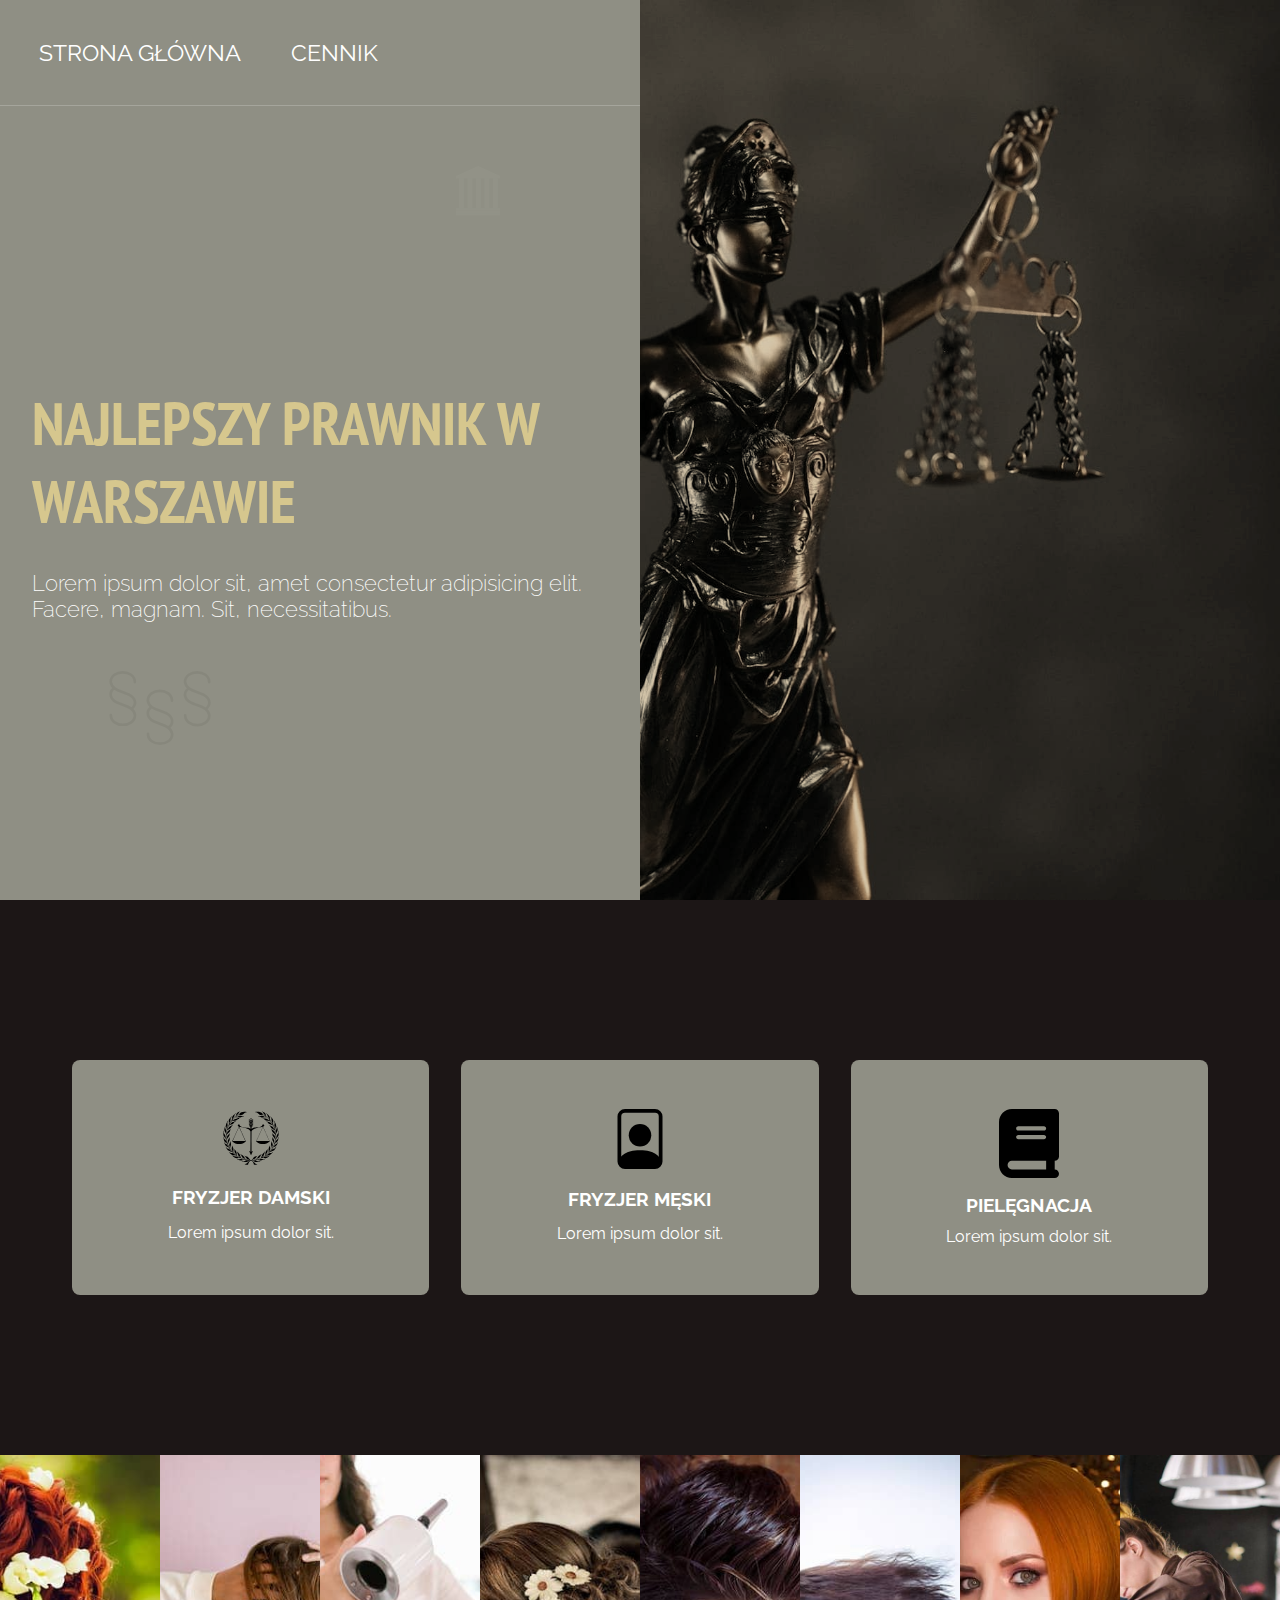
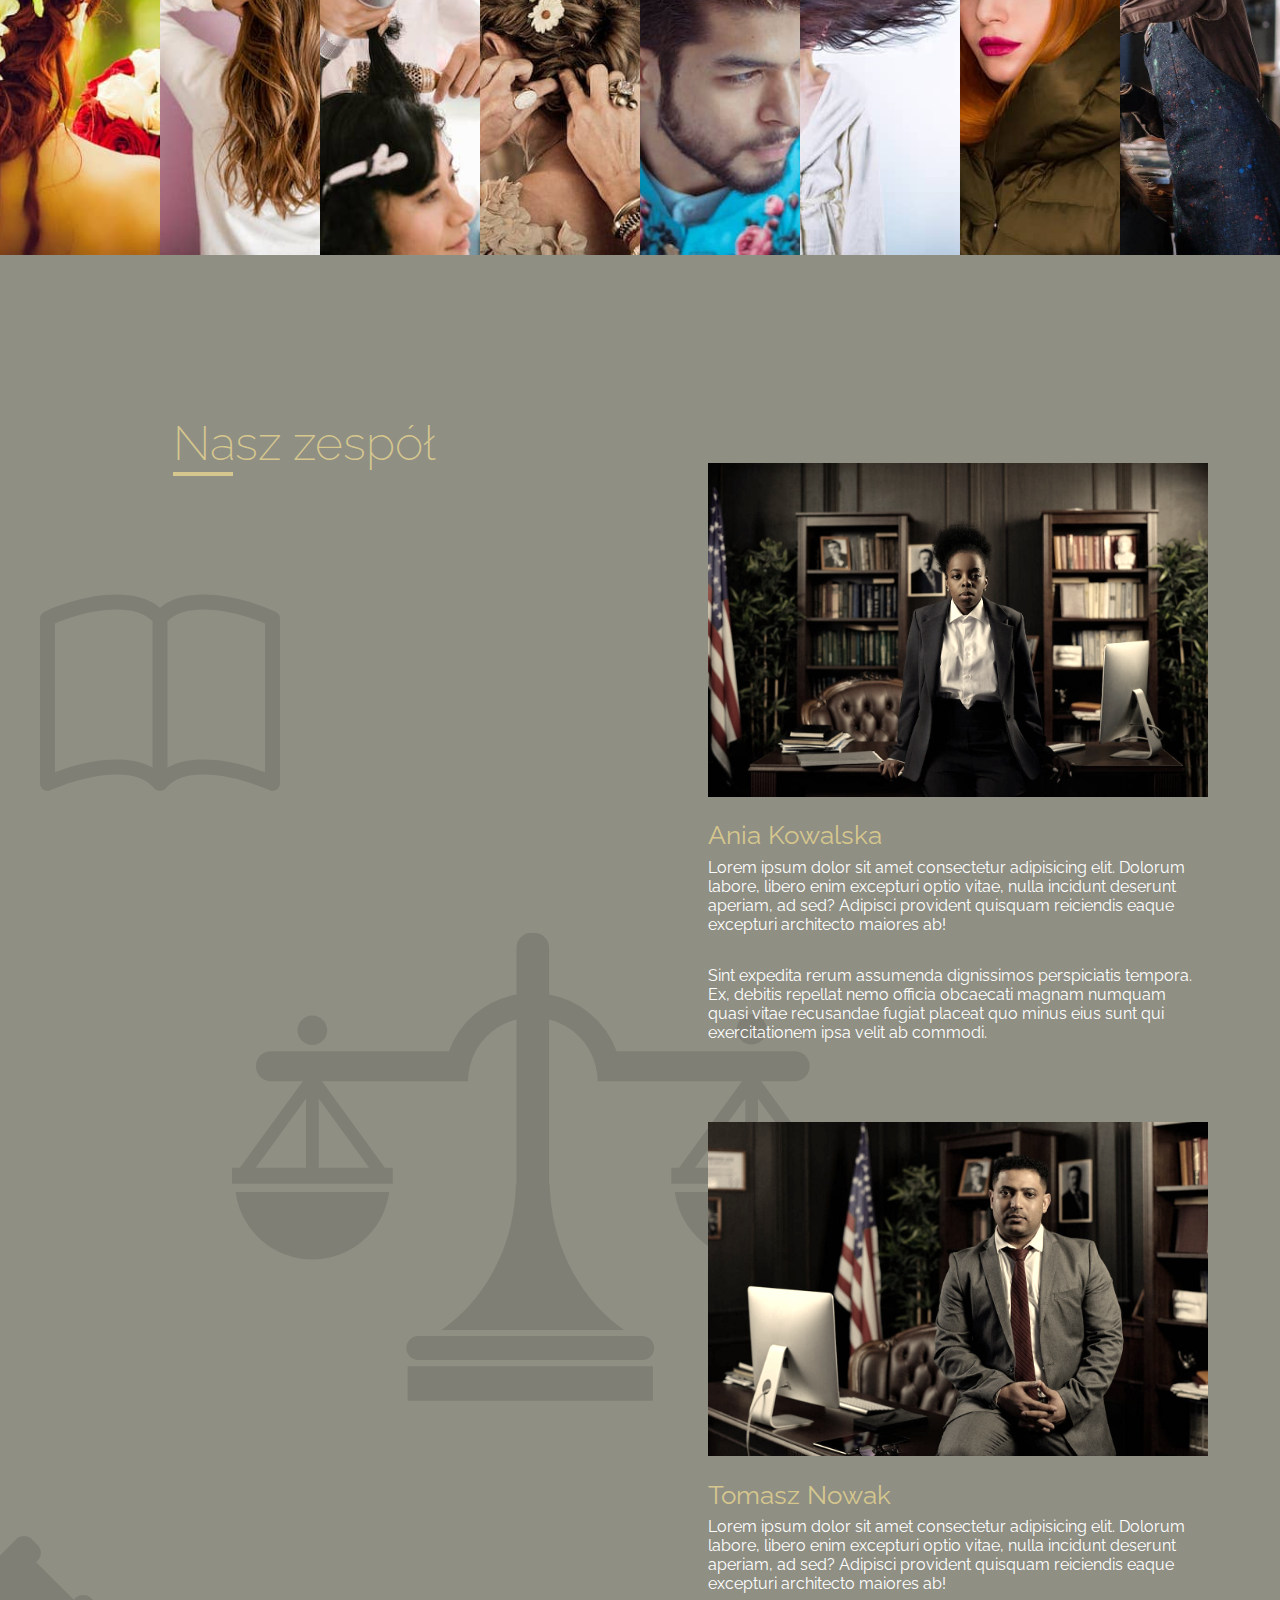
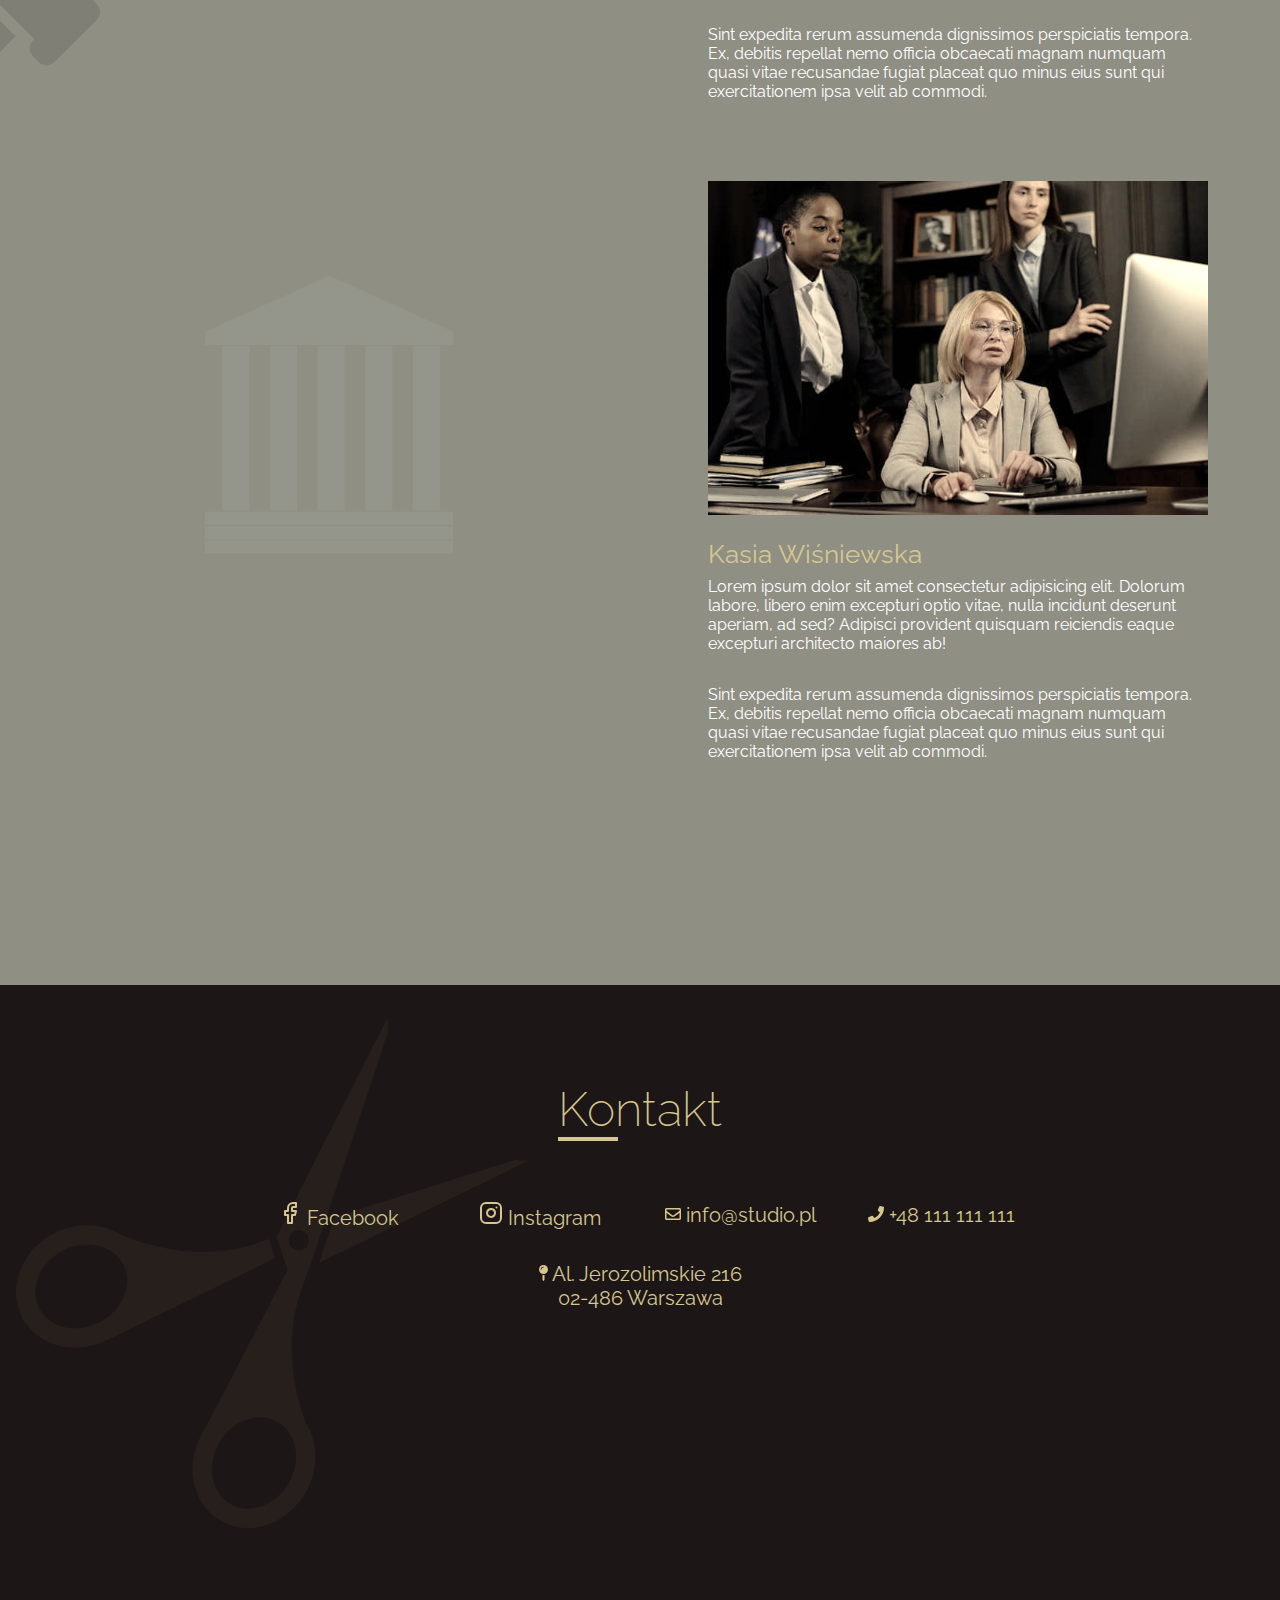
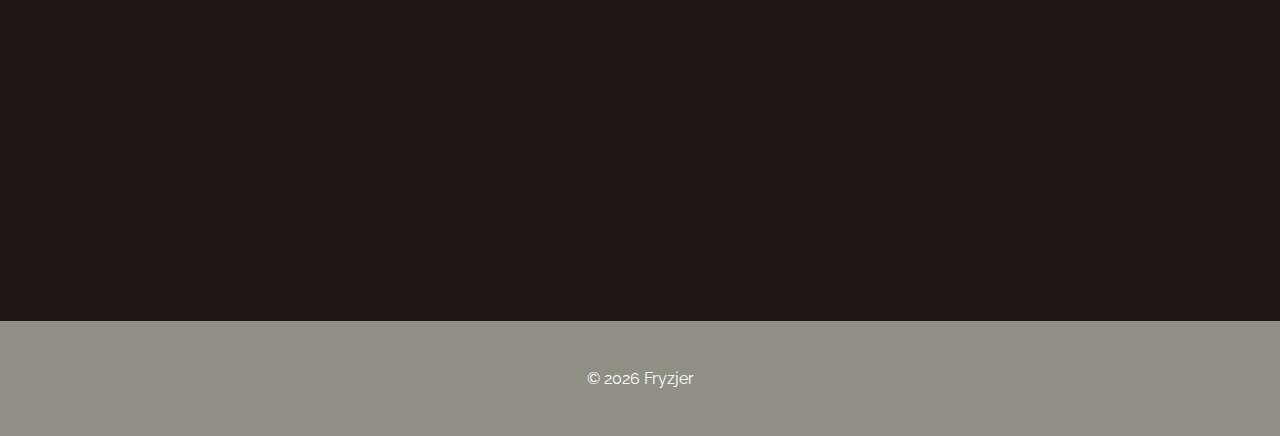
==== index.html @ e5c0ece4 "index" ====
<!DOCTYPE html>
<html lang="en">
  <head>
    <meta charset="UTF-8" />
    <meta name="viewport" content="width=device-width, initial-scale=1.0" />
    <title>Fryzjer</title>
    <link rel="preconnect" href="https://fonts.googleapis.com" />
    <link rel="preconnect" href="https://fonts.gstatic.com" crossorigin />
    <link
      href="https://fonts.googleapis.com/css2?family=PT+Sans+Narrow:wght@400;700&family=Raleway:wght@200;400;900&display=swap"
      rel="stylesheet" />
    <link rel="stylesheet" href="css/hamburger.css" />
    <link rel="stylesheet" href="css/main.css" />
  </head>

  <body>
    <header class="header">
      <button class="hamburger hamburger--spin" type="button">
        <span class="hamburger-box">
          <span class="hamburger-inner"></span>
        </span>
      </button>

      <nav class="nav nav-mobile">
        <a class="nav__link" href="#">Strona Główna</a>
        <a class="nav__link" href="cennik.html">Cennik</a>
        <a class="nav__link" href="https://www.facebook.com/" target="_blank">
              <img src="./img/icons/facebook.svg" alt="" /> Facebook</a
            >
        <a  class="nav__link" href="https://www.instagram.com/" target="_blank"
              ><img src="./img/icons/instagram.svg" alt="" /> Instagram
            </a>
        <a class="nav__link" href="tel:48111111111" target="_blank"
              ><img src="./img/icons/phone-solid.svg" alt="" /> +48 111 111
              111
            </a>
        
      </nav>
      <nav class="nav nav-desktop">
        <a class="nav__link" href="#">Strona Główna</a>
        <a class="nav__link" href="cennik.html">Cennik</a>
        
      </nav>

      <div class="header__text">
        <h1 class="company-name">Najlepszy prawnik w Warszawie</h1>
        <p>
          Lorem ipsum dolor sit, amet consectetur adipisicing elit. Facere,
          magnam. Sit, necessitatibus.
        </p>
      </div>

      <div class="header__img">
        <div class="header__shadow"></div>
      </div>

     

      <img
        class="header__bg-icon-one"
        src="img/svg/arcticons--lawdroid-de.svg"
        alt="" />
      <img
        class="header__bg-icon-two"
        src="img/svg/courthouse-154150.svg"
        alt="" />
    </header>

    <main class="main">
      <section class="cards" id="cards">
        <div class="wrapper">
          <div class="cards__box">
            <div class="cards__card cards__card--one">
              <img src="img/svg/arrow-2029273.svg" alt="" />
              <h3>Fryzjer Damski</h3>
              <p>Lorem ipsum dolor sit.</p>
            </div>
            <div class="cards__card cards__card--two">
              <img src="img/svg/bi--file-person.svg" alt="" />
              <h3>Fryzjer męski</h3>
              <p>Lorem ipsum dolor sit.</p>
            </div>
            <div class="cards__card cards__card--three">
              <img src="img/svg/book-solid.svg" alt="" />
              <h3>Pielęgnacja</h3>
              <p>Lorem ipsum dolor sit.</p>
            </div>
          </div>
        </div>
      </section>

      <section class="gallery">
        <img src="img/gallery/1.jpg" alt="fryzura" />
        <img src="img/gallery/2.jpg" alt="fryzura" />
        <img src="img/gallery/3.jpg" alt="fryzura" />
        <img src="img/gallery/4.jpg" alt="fryzura" />
        <img src="img/gallery/5.jpg" alt="fryzura" />
        <img src="img/gallery/6.jpg" alt="fryzura" />
        <img src="img/gallery/7.jpg" alt="fryzura" />
        <img src="img/gallery/8.jpg" alt="fryzura" />
      </section>


        <section class="info wrapper" id="invest">
          <div class="info__title">
            <h2 class="section-title">Nasz zespół</h2>
          </div>

          <div class="info__boxes">
            <div class="info__box">
              <img
                src="img/woman.jpg"
                alt="fryzjerka Ania"
                class="info__box-img" />

              <h3 class="info__box-title">Ania Kowalska</h3>

              <p class="info__box-text">
                Lorem ipsum dolor sit amet consectetur adipisicing elit. Dolorum
                labore, libero enim excepturi optio vitae, nulla incidunt
                deserunt aperiam, ad sed? Adipisci provident quisquam reiciendis
                eaque excepturi architecto maiores ab!
              </p>
              <p class="info__box-text">
                Sint expedita rerum assumenda dignissimos perspiciatis tempora.
                Ex, debitis repellat nemo officia obcaecati magnam numquam quasi
                vitae recusandae fugiat placeat quo minus eius sunt qui
                exercitationem ipsa velit ab commodi.
              </p>

              
            </div>
            <div class="info__box">
              <img
                src="img/man.jpg"
                alt="Tomek fryzjer"
                class="info__box-img" />

              <h3 class="info__box-title">Tomasz Nowak</h3>

              <p class="info__box-text">
                Lorem ipsum dolor sit amet consectetur adipisicing elit. Dolorum
                labore, libero enim excepturi optio vitae, nulla incidunt
                deserunt aperiam, ad sed? Adipisci provident quisquam reiciendis
                eaque excepturi architecto maiores ab!
              </p>
              <p class="info__box-text">
                Sint expedita rerum assumenda dignissimos perspiciatis tempora.
                Ex, debitis repellat nemo officia obcaecati magnam numquam quasi
                vitae recusandae fugiat placeat quo minus eius sunt qui
                exercitationem ipsa velit ab commodi.
              </p>

              
            </div>
            <div class="info__box">
              <img
                src="img/people.jpg"
                alt="Kasia fryzjerka"
                class="info__box-img" />

              <h3 class="info__box-title">Kasia Wiśniewska</h3>

              <p class="info__box-text">
                Lorem ipsum dolor sit amet consectetur adipisicing elit. Dolorum
                labore, libero enim excepturi optio vitae, nulla incidunt
                deserunt aperiam, ad sed? Adipisci provident quisquam reiciendis
                eaque excepturi architecto maiores ab!
              </p>
              <p class="info__box-text">
                Sint expedita rerum assumenda dignissimos perspiciatis tempora.
                Ex, debitis repellat nemo officia obcaecati magnam numquam quasi
                vitae recusandae fugiat placeat quo minus eius sunt qui
                exercitationem ipsa velit ab commodi.
              </p>

             
            </div>
          </div>

          <img
            src="img/svg/bi--book.svg"
            alt=""
            class="info__bg-icon info__bg-icon--one" />
          <img
            src="img/svg/courthouse-154150.svg"
            alt=""
            class="info__bg-icon info__bg-icon--two" />
          <img
            src="img/svg/map--lawyer.svg"
            alt=""
            class="info__bg-icon info__bg-icon--three" />
          <img
            src="img/svg/gavel-solid.svg"
            alt=""
            class="info__bg-icon info__bg-icon--four" />
        </section>
      



      
      

      <section class="contact" id="contact">
        <img
        class="contact__bg-icon-one"
        src="img/icons/scissors-svgrepo-com.svg"
        alt="" />
        <div class="wrapper contact__wrapper">
          <h2 class="section-title">Kontakt</h2>

          <div class="contact__icons">
            <a href="https://www.facebook.com/" target="_blank">
              <img src="./img/icons/facebook.svg" alt="" /> Facebook</a
            >
            <a href="https://www.instagram.com/" target="_blank"
              ><img src="./img/icons/instagram.svg" alt="" /> Instagram
            </a>
            <a href="mailto:info@tudio.com" target="_blank"
              ><img src="./img/icons/envelope-regular.svg" alt="" /> info@studio.pl
            </a>
            <a href="tel:48111111111" target="_blank"
              ><img src="./img/icons/phone-solid.svg" alt="" /> +48 111 111
              111
            </a>
            <p target="_blank"
              ><img src="./img/icons/map-pin.svg" alt="" /> Al. Jerozolimskie 216</br> 
                02-486 Warszawa
          </p>
          </div>

          <iframe
            class="contact__map"
            src="https://www.google.com/maps/embed?pb=!1m14!1m12!1m3!1d7322.748451128044!2d21.013334458668396!3d52.23113851089367!2m3!1f0!2f0!3f0!3m2!1i1024!2i768!4f13.1!5e0!3m2!1spl!2spl!4v1704125136461!5m2!1spl!2spl"
            style="border: 0"
            allowfullscreen=""
            loading="lazy"
            referrerpolicy="no-referrer-when-downgrade"></iframe>
        </div>
      </section>
     
    </main>

    <footer class="footer">
      <p class="footer__bottom-text">
        &copy; <span class="footer__year"></span> Fryzjer
      </p>
    </footer>

    <script src="js/main.js"></script>
  </body>
</html>
---- css/hamburger.css ----
/*!
 * Hamburgers
 * @description Tasty CSS-animated hamburgers
 * @author Jonathan Suh @jonsuh
 * @site https://jonsuh.com/hamburgers
 * @link https://github.com/jonsuh/hamburgers
 */
.hamburger {
  padding: 15px 15px;
  display: inline-block;
  cursor: pointer;
  transition-property: opacity, filter;
  transition-duration: 0.15s;
  transition-timing-function: linear;
  font: inherit;
  color: inherit;
  text-transform: none;
  background-color: transparent;
  border: 0;
  margin: 0;
  overflow: visible;
}

.hamburger:hover {
  opacity: 0.7;
}

.hamburger.is-active:hover {
  opacity: 0.7;
}

.hamburger.is-active .hamburger-inner,
.hamburger.is-active .hamburger-inner::before,
.hamburger.is-active .hamburger-inner::after {
  background-color: #000;
}

.hamburger-box {
  width: 40px;
  height: 24px;
  display: inline-block;
  position: relative;
}

.hamburger-inner {
  display: block;
  top: 50%;
  margin-top: -2px;
}

.hamburger-inner,
.hamburger-inner::before,
.hamburger-inner::after {
  width: 40px;
  height: 4px;
  background-color: #000;
  border-radius: 4px;
  position: absolute;
  transition-property: transform;
  transition-duration: 0.15s;
  transition-timing-function: ease;
}

.hamburger-inner::before,
.hamburger-inner::after {
  content: "";
  display: block;
}

.hamburger-inner::before {
  top: -10px;
}

.hamburger-inner::after {
  bottom: -10px;
}

.hamburger--spin .hamburger-inner {
  transition-duration: 0.22s;
  transition-timing-function: cubic-bezier(0.55, 0.055, 0.675, 0.19);
}

.hamburger--spin .hamburger-inner::before {
  transition: top 0.1s 0.25s ease-in, opacity 0.1s ease-in;
}

.hamburger--spin .hamburger-inner::after {
  transition: bottom 0.1s 0.25s ease-in, transform 0.22s cubic-bezier(0.55, 0.055, 0.675, 0.19);
}

.hamburger--spin.is-active .hamburger-inner {
  transform: rotate(225deg);
  transition-delay: 0.12s;
  transition-timing-function: cubic-bezier(0.215, 0.61, 0.355, 1);
}

.hamburger--spin.is-active .hamburger-inner::before {
  top: 0;
  opacity: 0;
  transition: top 0.1s ease-out, opacity 0.1s 0.12s ease-out;
}

.hamburger--spin.is-active .hamburger-inner::after {
  bottom: 0;
  transform: rotate(-90deg);
  transition: bottom 0.1s ease-out, transform 0.22s 0.12s cubic-bezier(0.215, 0.61, 0.355, 1);
}/*# sourceMappingURL=hamburger.css.map */
---- css/main.css ----
@keyframes pulse {
  from {
    transform: scale(1);
    opacity: 0.5;
  }
  to {
    transform: scale(1.4);
    opacity: 0;
  }
}
@keyframes rotate-right {
  from {
    transform: rotate(0);
  }
  to {
    transform: rotate(360deg);
  }
}
@keyframes rotate-left {
  from {
    transform: rotate(0);
  }
  to {
    transform: rotate(-360deg);
  }
}
*,
*::before,
*::after {
  box-sizing: border-box;
  margin: 0;
  padding: 0;
}

html {
  font-size: 62.5%;
  scroll-behavior: smooth;
}

body {
  font-family: "Raleway", sans-serif;
  font-size: 1.6rem;
  color: #fff;
  background-color: #8f8f84;
}

h1.company-name {
  margin-bottom: 0.5em;
  font-size: 0.2rem;
  font-family: "PT Sans Narrow", sans-serif;
  color: #d6c78e;
  text-transform: uppercase;
}

.wrapper {
  margin: 0 auto;
  max-width: 1200px;
  width: 100%;
}

.section-title {
  position: relative;
  margin: 0 auto 2em;
  font-size: 3.2rem;
  color: #d6c78e;
  font-weight: 200;
  width: -moz-fit-content;
  width: fit-content;
}
.section-title::before {
  position: absolute;
  bottom: -0.1em;
  left: 0;
  width: 60px;
  height: 2px;
  background-color: #d6c78e;
  content: "";
}
.section-title span {
  font-weight: 900;
}

.header {
  display: grid;
  grid-template-columns: repeat(2, 1fr);
  grid-template-rows: repeat(2, 1fr);
  height: 100vh;
  position: relative;
  overflow: hidden;
}
.header__text {
  display: grid;
  justify-content: center;
  align-content: center;
  grid-row: 2/3;
  grid-column: 1/3;
  padding: 2em;
}
.header__text p {
  font-weight: 200;
}
.header__img {
  grid-row: 1/2;
  grid-column: 1/3;
  position: relative;
  width: 100%;
  height: 100%;
  background-image: url("../img/header2.jpg");
  background-size: cover;
  background-position: center;
  filter: sepia(0.6);
}
.header__shadow {
  position: absolute;
  width: 100%;
  height: 100%;
  background-color: rgba(0, 0, 0, 0.3);
}
.header__bg-icon-one, .header__bg-icon-two {
  position: absolute;
  opacity: 0.05;
  z-index: -5;
}
.header__bg-icon-one {
  bottom: 2em;
  right: -3em;
  width: 50%;
  animation: rotate-right 55s infinite linear;
}
.header__bg-icon-two {
  display: none;
}

.hamburger {
  position: fixed;
  top: 3em;
  left: 1em;
  transform: translateY(-50%);
  z-index: 500;
}
.hamburger-inner, .hamburger-inner::before, .hamburger-inner::after {
  background-color: #d6c78e;
  z-index: 500;
}

.nav-mobile {
  position: absolute;
  top: 0;
  left: 0;
  right: 0;
  bottom: 0;
  display: flex;
  justify-content: center;
  align-items: center;
  flex-direction: column;
  background-color: #8f8f84;
  transform: translateX(-102%);
  transition: transform 0.3s;
  z-index: 10;
}
.nav-mobile--active {
  transform: translateX(0);
}
.nav-desktop {
  display: none;
}
.nav__link {
  position: relative;
  display: inline-block;
  margin: 0.5em;
  padding: 0.5em;
  font-size: 2.3rem;
  color: #d6c78e;
  text-transform: uppercase;
  text-decoration: none;
  transition: color 0.3s;
}
.nav__link:hover {
  color: #d6c78e;
}

.cards {
  background-color: #1c1616;
  overflow: hidden;
}
.cards__box {
  display: grid;
  grid-template-columns: repeat(9, 1fr);
  gap: 2em;
  padding: 6em 2em;
}
.cards__card {
  position: relative;
  display: grid;
  justify-items: center;
  padding: 3em;
  text-align: center;
  border: 1px solid transparent;
  border-radius: 8px;
  background-color: #8f8f84;
  transition: background-color 0.3s, border 0.3s;
  z-index: 5;
}
.cards__card:hover {
  background-color: #1c1616;
  border: 1px solid #d6c78e;
  z-index: 1;
}
.cards__card::before {
  position: absolute;
  content: "";
  width: 100%;
  height: 100%;
  border: 1px solid #d6c78e;
  border-radius: 8px;
  opacity: 0;
}
.cards__card:hover::before {
  animation: pulse 1s;
}
.cards__card img {
  margin-bottom: 1em;
  width: 60px;
}
.cards__card h3 {
  margin-bottom: 0.6em;
  text-transform: uppercase;
}
.cards__card--one {
  grid-row: 1/2;
  grid-column: 1/-1;
}
.cards__card--two {
  grid-row: 2/3;
  grid-column: 1/-1;
}
.cards__card--three {
  grid-row: 3/4;
  grid-column: 1/-1;
}

.info {
  position: relative;
  display: grid;
  grid-template-areas: "title title title" "box box box" "box box box";
  padding: 6em 2em;
}
.info__title {
  grid-area: title;
}
.info__box {
  margin: 2em auto;
}
.info__boxes {
  grid-area: box;
}
.info__box-img {
  width: 100%;
  margin: 1em auto;
  -o-object-fit: cover;
     object-fit: cover;
  filter: sepia(0.5);
  transition: filter 0.6s;
}
.info__box-img:hover {
  filter: sepia(0.2);
}
.info__box-title {
  margin: 0.3em 0;
  font-size: 2.6rem;
  color: #d6c78e;
  font-weight: 400;
}
.info__box-text {
  margin-bottom: 2em;
}
.info__bg-icon {
  display: none;
}

.plans {
  padding: 6em 2em;
  background-color: #1c1616;
  border-bottom: 1px solid #d6c78e;
}
.plans__box {
  margin: 1em 0;
  padding: 2em 1em;
  text-align: center;
  border: 1px solid transparent;
  border-radius: 8px;
  background-color: #8f8f84;
  cursor: pointer;
}
.plans__box:hover {
  background-color: #1c1616;
  border: 1px solid #d6c78e;
}
.plans__item {
  margin: 1em 0;
}
.plans__item-icon {
  width: 50px;
}
.plans__item-name {
  margin-top: 0;
  margin-bottom: 1.5em;
  font-size: 1.8rem;
  color: #d6c78e;
}

.gallery {
  display: grid;
  grid-template-columns: 1fr 1fr;
}
.gallery img {
  height: 300px;
  width: 100%;
  -o-object-fit: cover;
     object-fit: cover;
  transition: transform 0.3s;
}
.gallery img:hover {
  transform: scale(1.1);
  z-index: 1;
}
.gallery img:nth-child(odd) {
  display: none;
}

.contact {
  background-color: #1c1616;
  padding: 6em 2em;
  position: relative;
}
.contact__bg-icon-one {
  position: absolute;
  opacity: 0.05;
  top: 2em;
  left: 1em;
  width: 40%;
  animation: rotate-right 55s infinite linear;
}
.contact__wrapper {
  display: flex;
  justify-content: center;
  align-items: center;
  flex-direction: column;
}
.contact__icons {
  display: flex;
  justify-content: center;
  align-items: center;
  flex-direction: column;
  margin-bottom: 3em;
}
.contact__icons a,
.contact__icons p {
  text-decoration: none;
  margin: 1rem auto;
  color: #d6c78e;
  font-size: 2rem;
  text-align: center;
  position: relative;
  padding: 0.3em;
}
.contact__icons a::before,
.contact__icons p::before {
  position: absolute;
  top: 0;
  left: 0;
  content: "";
  width: 100%;
  height: 100%;
  border: 1px solid #d6c78e;
  opacity: 0;
}
.contact__icons a:hover::before,
.contact__icons p:hover::before {
  animation: pulse 1s;
}
.contact__icons a:hover::after,
.contact__icons a:focus::after {
  width: 80%;
}
.contact__map {
  width: 80vw;
  height: 70vh;
}

.footer {
  padding: 3em 1em;
  border-top: 1px solid #1c1616;
  text-align: center;
}

@media (min-width: 576px) {
  .info {
    grid-template-areas: "title box " "title box " "title box ";
    padding: 10em 2em;
  }
  .info__box {
    display: grid;
    justify-content: end;
  }
  .info__title {
    padding: 0 1em;
  }
  .info__box-img, .info__box-text {
    max-width: 500px;
  }
  .info__bg-icon {
    position: absolute;
    display: block;
    opacity: 0.1;
    z-index: -5;
  }
  .info__bg-icon--one {
    top: 14%;
    width: 20%;
    animation: rotate-right 160s infinite linear;
  }
  .info__bg-icon--two {
    bottom: 10%;
    left: 10%;
    width: 30%;
    animation: rotate-left 140s infinite linear;
  }
  .info__bg-icon--three {
    top: 26%;
    left: 16%;
    width: 50%;
    animation: rotate-left 160s infinite linear;
  }
  .info__bg-icon--four {
    top: 55%;
    left: -10%;
    width: 15%;
    animation: rotate-right 140s infinite linear;
  }
  .gallery img {
    height: 400px;
  }
}
@media (min-width: 768px) {
  .cards__box {
    padding: 10em 2em;
  }
  .cards__card--one {
    grid-row: 1/2;
    grid-column: 1/4;
  }
  .cards__card--two {
    grid-row: 1/2;
    grid-column: 4/7;
  }
  .cards__card--three {
    grid-row: 1/2;
    grid-column: 7/10;
  }
  .plans {
    padding: 8em 2em;
  }
  .plans__box {
    display: grid;
    grid-template-columns: repeat(5, 1fr);
    align-items: center;
  }
  .plans__item {
    margin: 0 1em;
  }
  .plans__item-name {
    margin-top: 0;
    margin-bottom: 0;
  }
  .gallery {
    grid-template-columns: repeat(4, 1fr);
  }
  .gallery img:nth-child(odd) {
    display: block;
  }
  .contact h2 {
    margin: 0 auto 1em;
  }
  .contact__icons {
    flex-direction: row;
    flex-wrap: wrap;
  }
  .contact__icons a {
    gap: 10px;
    width: 50%;
  }
  .contact__map {
    width: 80vw;
    height: 50vh;
  }
}
@media (min-width: 768px) and (max-width: 992px) {
  .contact__icons a::after {
    left: 25%;
  }
  .contact__icons a:hover::after,
  .contact__icons a:focus::after {
    width: 50%;
  }
}
@media (min-width: 992px) {
  .section-title {
    font-size: 4.8rem;
  }
  .section-title::before {
    height: 4px;
  }
  h1.company-name {
    font-size: 6rem;
  }
  .header {
    grid-template-rows: auto repeat(2, 1fr);
  }
  .header__text {
    grid-row: 2/4;
    grid-column: 1/2;
  }
  .header__text p {
    font-size: 1.8rem;
  }
  .header__img {
    grid-row: 1/4;
    grid-column: 2/3;
    background-image: url("../img/headerBig2.jpg");
    background-position: right;
  }
  .header__arrow {
    display: block;
    position: absolute;
    bottom: 3em;
    left: 48%;
    padding: 2em;
    transform: translateX(-50%);
    border: 1px solid #fff;
    border-radius: 50%;
  }
  .header__arrow::before {
    position: absolute;
    top: 0;
    left: 0;
    content: "";
    width: 100%;
    height: 100%;
    border: 1px solid #fff;
    border-radius: 50%;
    animation: pulse 2s infinite;
  }
  .header__arrow-icon {
    width: 50px;
  }
  .header__bg-icon-one {
    left: 6em;
    bottom: 8em;
    width: 10%;
  }
  .header__bg-icon-two {
    display: block;
    top: 10em;
    left: 35%;
    width: 5%;
    animation: rotate-left 55s infinite linear;
  }
  .nav {
    grid-column: 1/2;
    grid-row: 1/2;
    padding: 1em;
  }
  .nav-desktop {
    display: block;
    border-bottom: 1px solid rgba(255, 255, 255, 0.2);
  }
  .nav__link {
    color: #fff;
  }
  .nav__link::before {
    position: absolute;
    top: 0;
    left: 0;
    content: "";
    width: 100%;
    height: 100%;
    border: 1px solid #d6c78e;
    opacity: 0;
  }
  .nav__link:hover::before {
    animation: pulse 1s;
  }
  .hamburger {
    display: none;
  }
  .contact__icons {
    flex-direction: row;
    flex-wrap: wrap;
  }
  .contact__icons a {
    gap: 10px;
    width: 25%;
  }
  .contact__icons p {
    width: 50%;
  }
}
@media (min-width: 992px) and (min-width: 1200px) {
  .header__text p {
    font-size: 2.2rem;
  }
  .gallery {
    grid-template-columns: repeat(8, 1fr);
  }
}/*# sourceMappingURL=main.css.map */
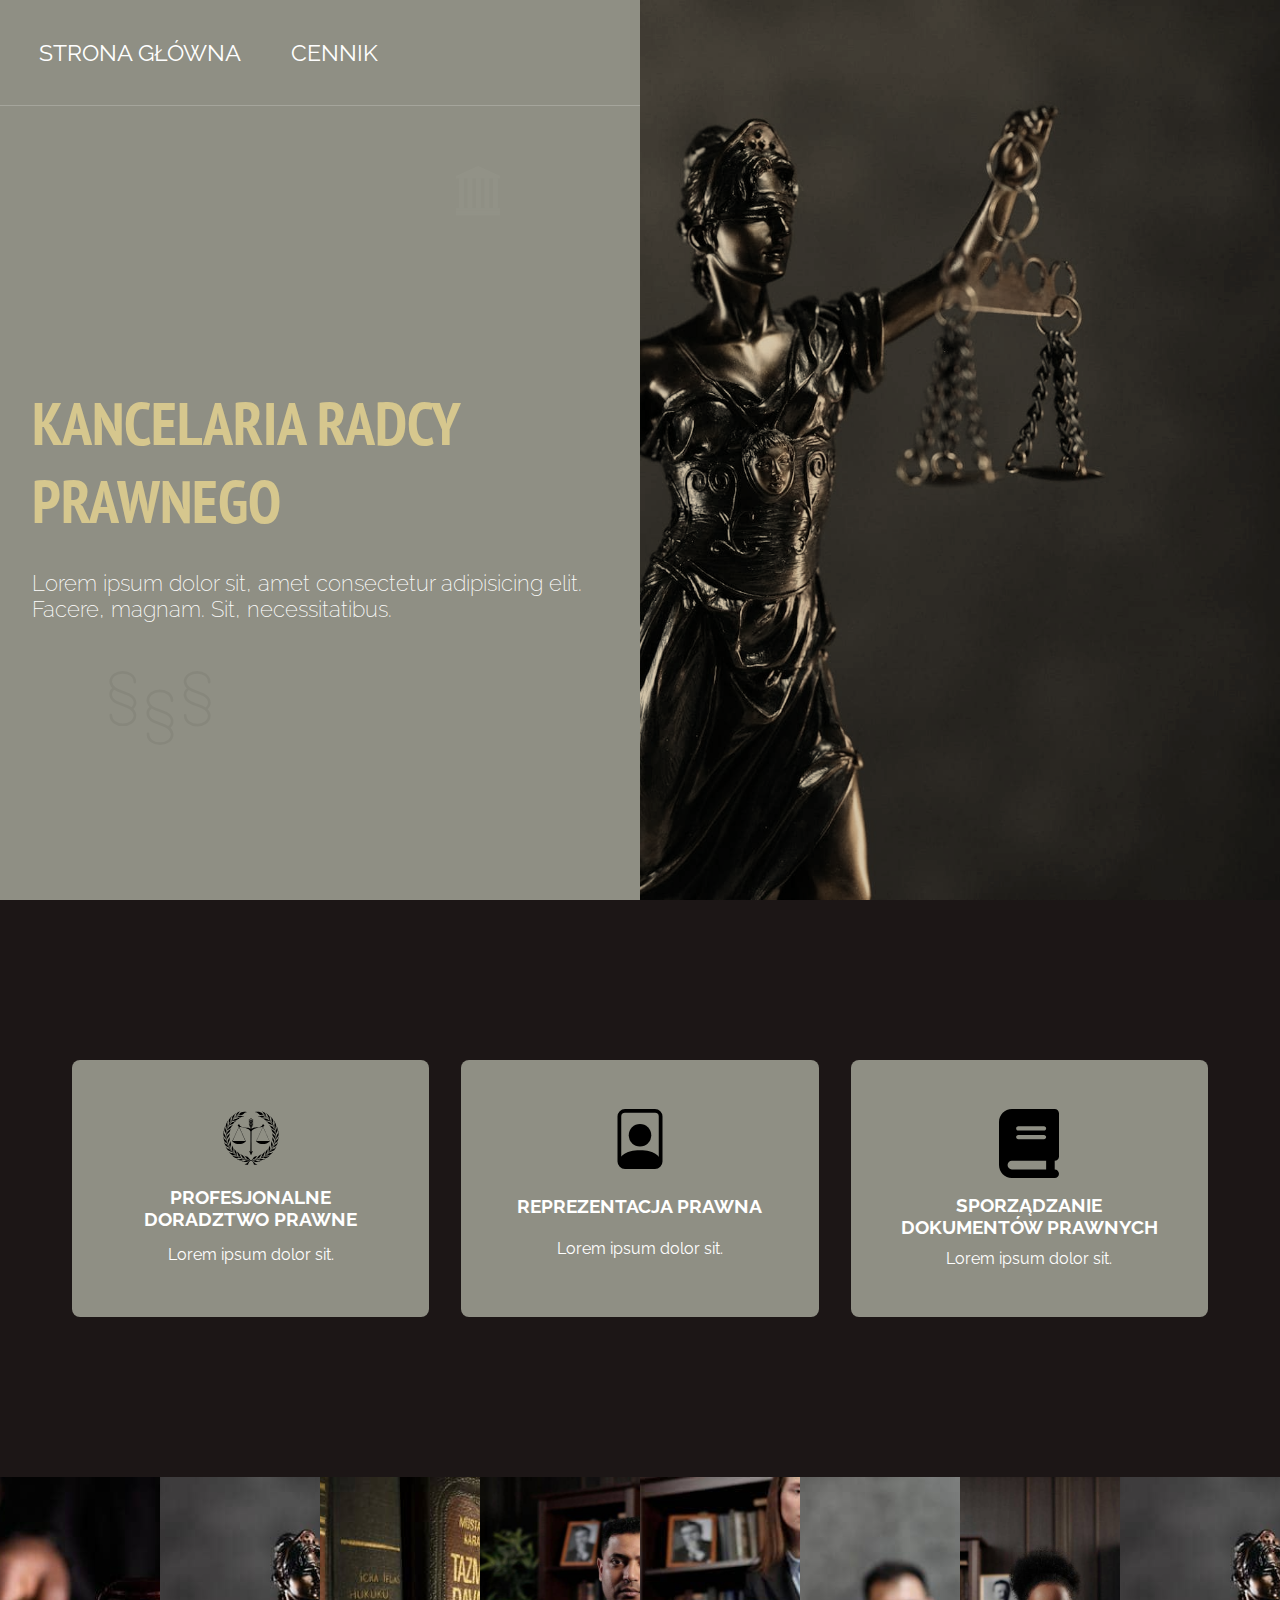
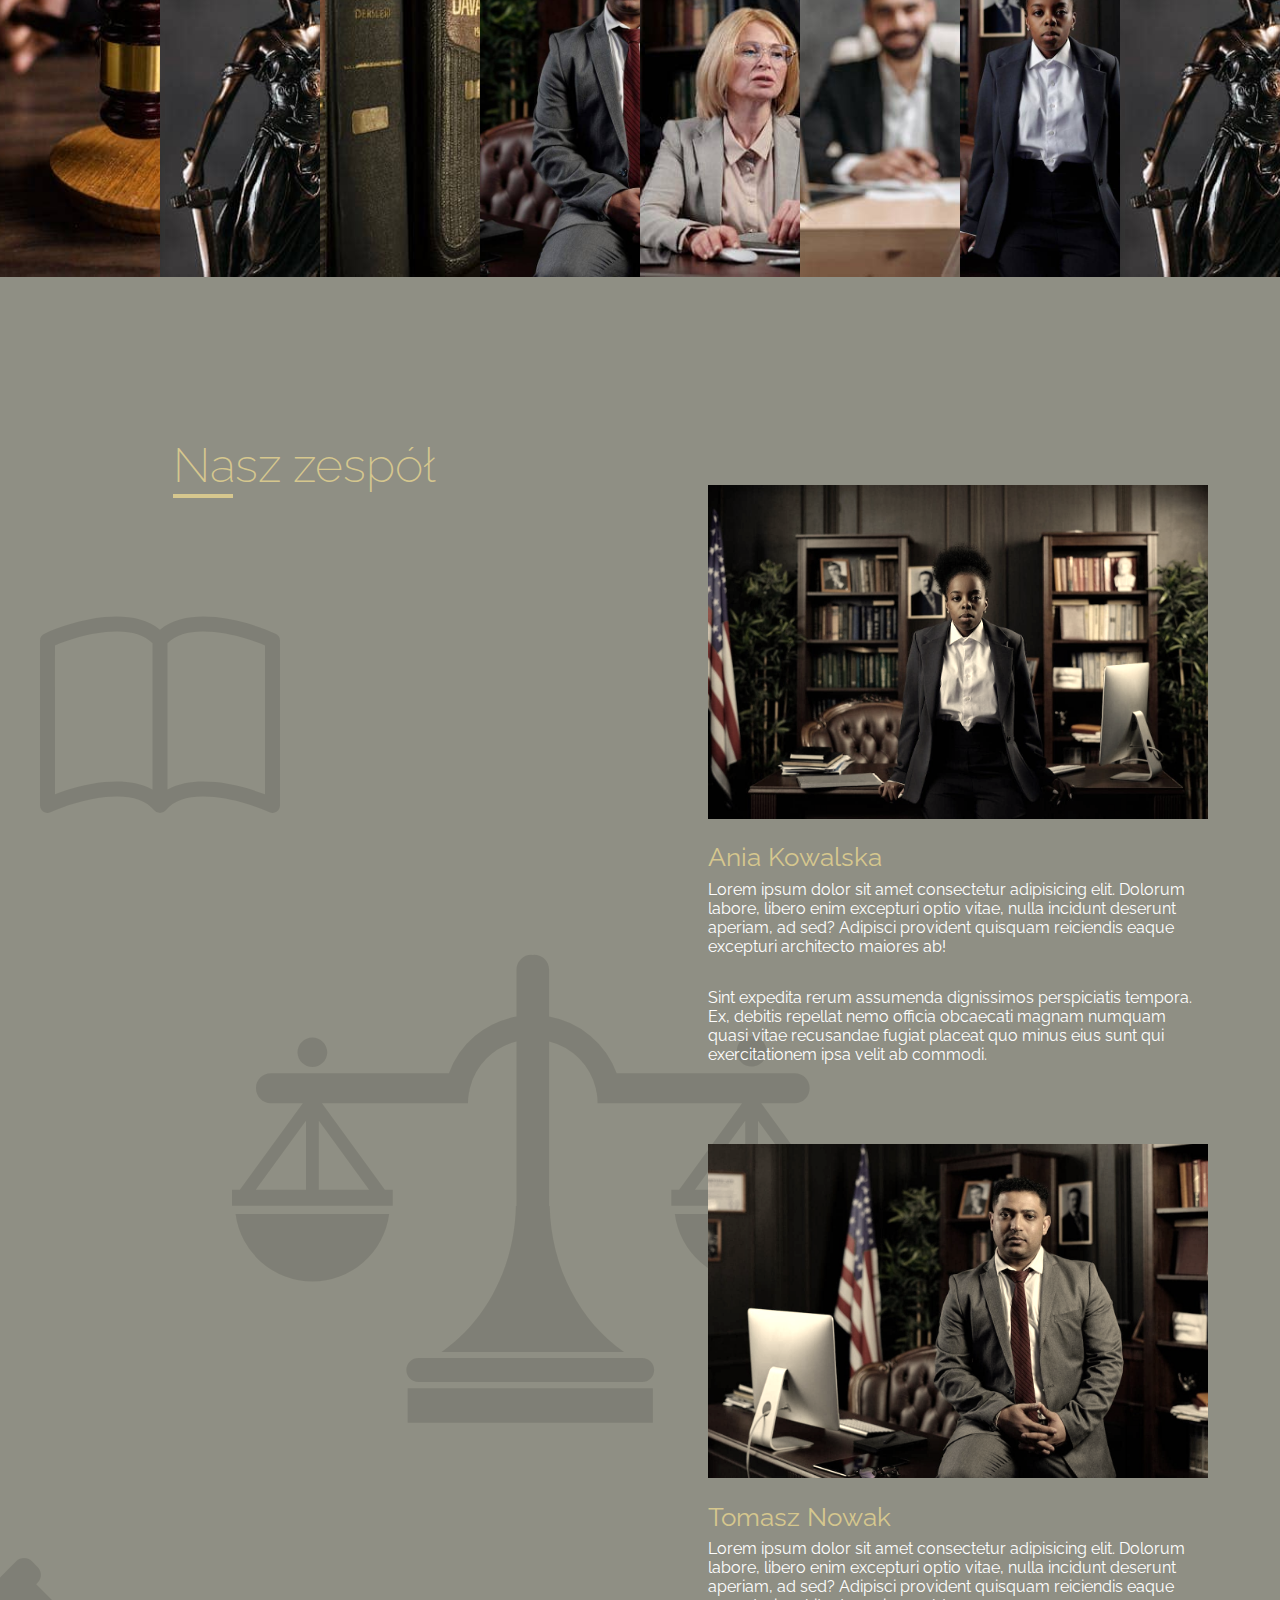
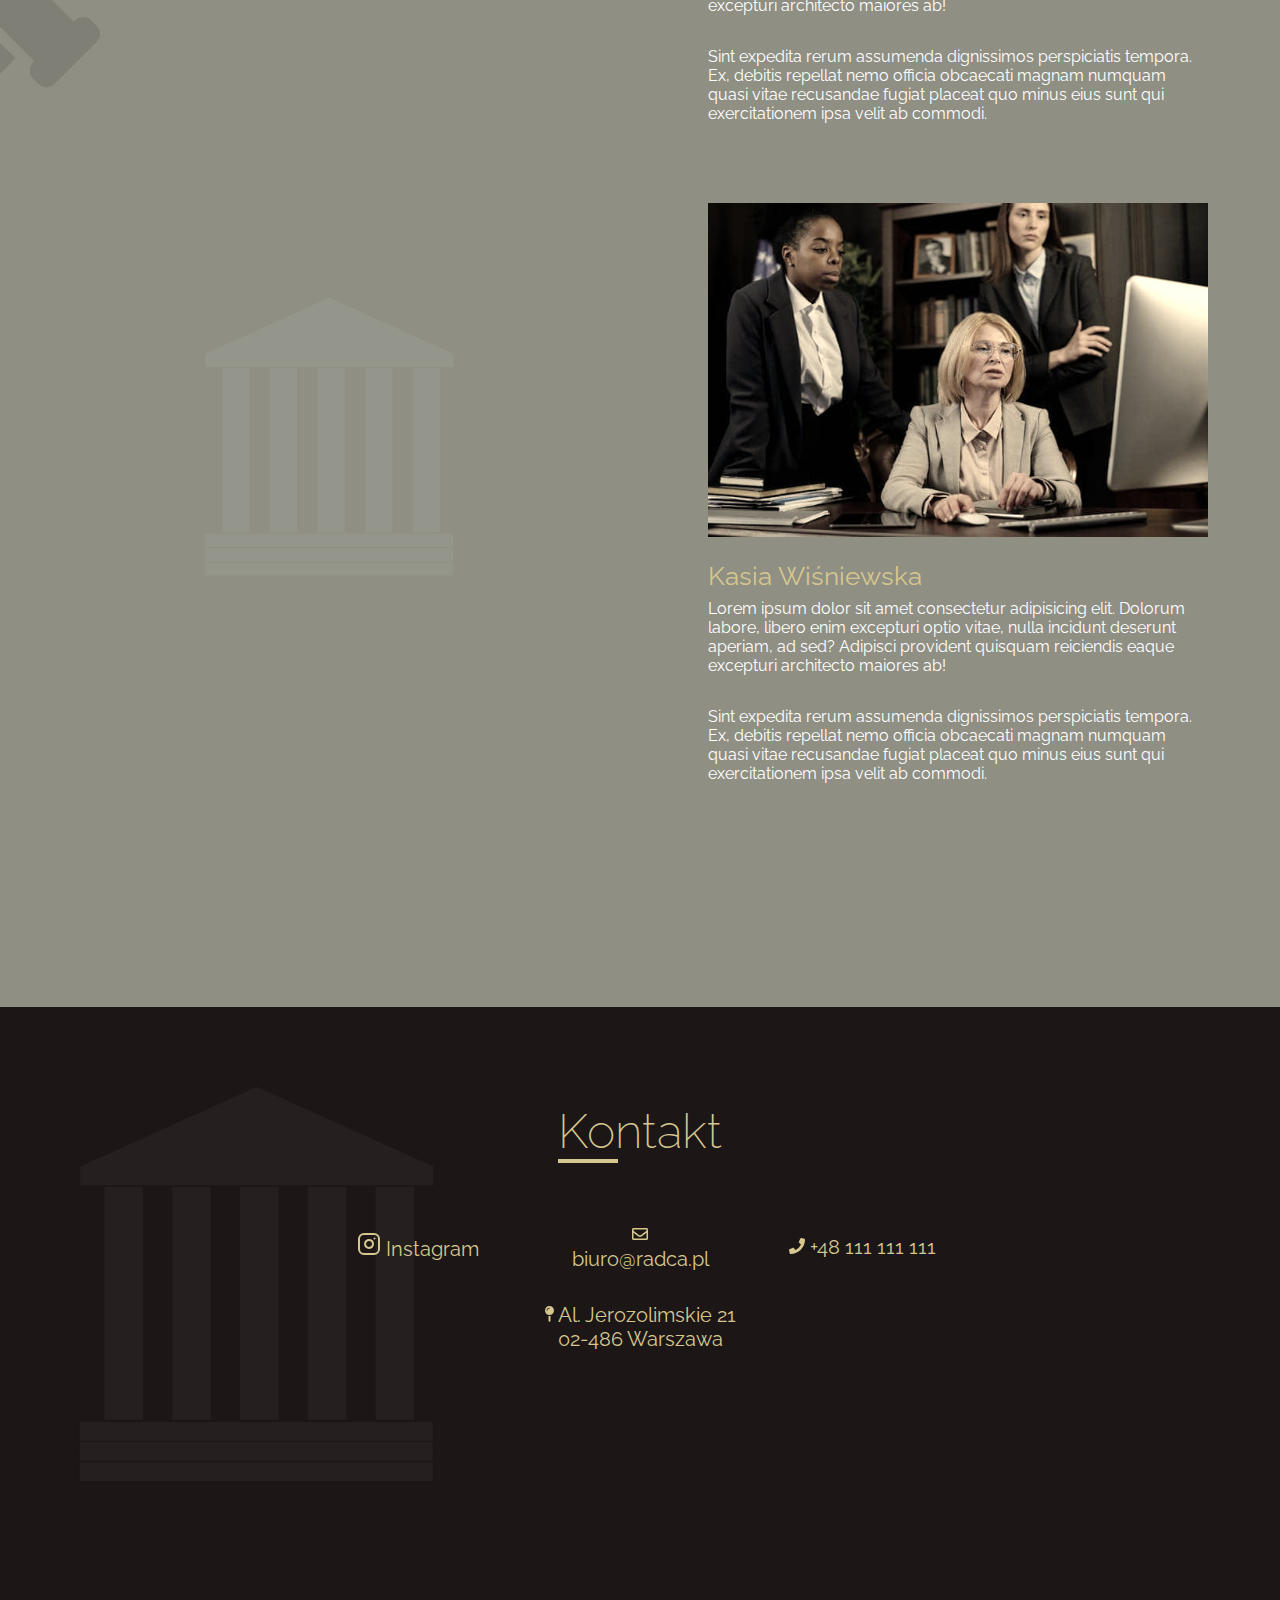
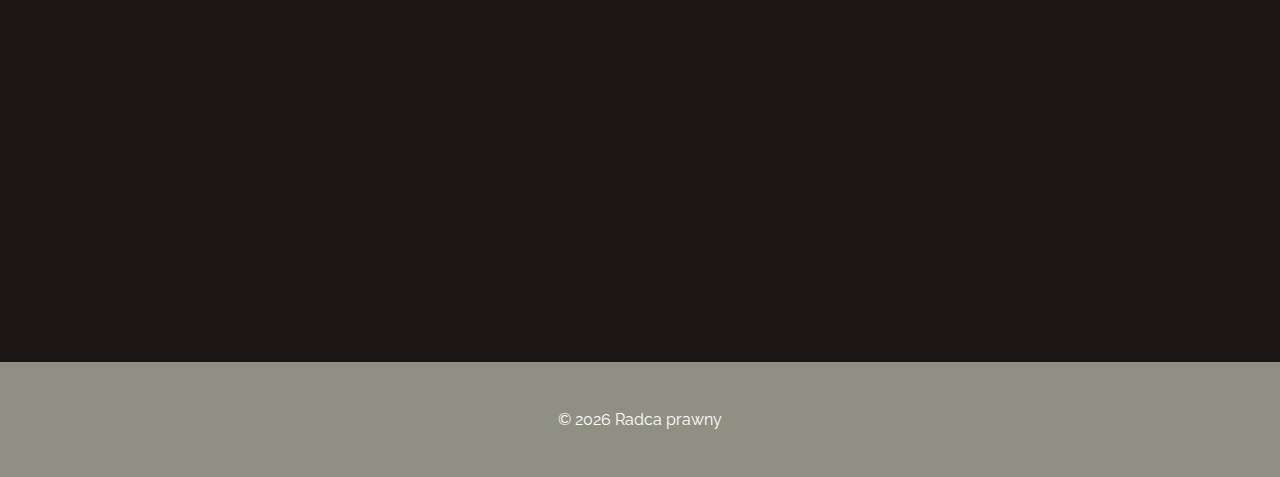
==== commit 18f4bf88: "Update index.html" ====
--- a/index.html
+++ b/index.html
@@ -3,7 +3,7 @@
   <head>
     <meta charset="UTF-8" />
     <meta name="viewport" content="width=device-width, initial-scale=1.0" />
-    <title>Fryzjer</title>
+    <title>Radca Prawny</title>
     <link rel="preconnect" href="https://fonts.googleapis.com" />
     <link rel="preconnect" href="https://fonts.gstatic.com" crossorigin />
     <link
@@ -43,7 +43,7 @@
       </nav>
 
       <div class="header__text">
-        <h1 class="company-name">Najlepszy prawnik w Warszawie</h1>
+        <h1 class="company-name">KANCELARIA RADCY PRAWNEGO</h1>
         <p>
           Lorem ipsum dolor sit, amet consectetur adipisicing elit. Facere,
           magnam. Sit, necessitatibus.
@@ -72,17 +72,17 @@
           <div class="cards__box">
             <div class="cards__card cards__card--one">
               <img src="img/svg/arrow-2029273.svg" alt="" />
-              <h3>Fryzjer Damski</h3>
+              <h3>PROFESJONALNE DORADZTWO PRAWNE</h3>
               <p>Lorem ipsum dolor sit.</p>
             </div>
             <div class="cards__card cards__card--two">
               <img src="img/svg/bi--file-person.svg" alt="" />
-              <h3>Fryzjer męski</h3>
+              <h3>REPREZENTACJA PRAWNA</h3>
               <p>Lorem ipsum dolor sit.</p>
             </div>
             <div class="cards__card cards__card--three">
               <img src="img/svg/book-solid.svg" alt="" />
-              <h3>Pielęgnacja</h3>
+              <h3>SPORZĄDZANIE DOKUMENTÓW PRAWNYCH</h3>
               <p>Lorem ipsum dolor sit.</p>
             </div>
           </div>
@@ -90,14 +90,14 @@
       </section>
 
       <section class="gallery">
-        <img src="img/gallery/1.jpg" alt="fryzura" />
-        <img src="img/gallery/2.jpg" alt="fryzura" />
-        <img src="img/gallery/3.jpg" alt="fryzura" />
-        <img src="img/gallery/4.jpg" alt="fryzura" />
-        <img src="img/gallery/5.jpg" alt="fryzura" />
-        <img src="img/gallery/6.jpg" alt="fryzura" />
-        <img src="img/gallery/7.jpg" alt="fryzura" />
-        <img src="img/gallery/8.jpg" alt="fryzura" />
+        <img src="img/header.jpg" alt="fryzura" />
+        <img src="img/header2.jpg" alt="fryzura" />
+        <img src="img/header3.jpg" alt="fryzura" />
+        <img src="img/man.jpg" alt="fryzura" />
+        <img src="img/people.jpg" alt="fryzura" />
+        <img src="img/people1.jpg" alt="fryzura" />
+        <img src="img/woman.jpg" alt="fryzura" />
+        <img src="img/header2.jpg" alt="fryzura" />
       </section>
 
 
@@ -205,27 +205,27 @@
       <section class="contact" id="contact">
         <img
         class="contact__bg-icon-one"
-        src="img/icons/scissors-svgrepo-com.svg"
+        src="img/svg/courthouse-154150.svg"
         alt="" />
         <div class="wrapper contact__wrapper">
           <h2 class="section-title">Kontakt</h2>
 
           <div class="contact__icons">
-            <a href="https://www.facebook.com/" target="_blank">
+            <!-- <a href="https://www.facebook.com/" target="_blank">
               <img src="./img/icons/facebook.svg" alt="" /> Facebook</a
-            >
+            > -->
             <a href="https://www.instagram.com/" target="_blank"
               ><img src="./img/icons/instagram.svg" alt="" /> Instagram
             </a>
-            <a href="mailto:info@tudio.com" target="_blank"
-              ><img src="./img/icons/envelope-regular.svg" alt="" /> info@studio.pl
+            <a href="mailto:biuro@radca.pl" target="_blank"
+              ><img src="./img/icons/envelope-regular.svg" alt="" /> biuro@radca.pl
             </a>
             <a href="tel:48111111111" target="_blank"
               ><img src="./img/icons/phone-solid.svg" alt="" /> +48 111 111
               111
             </a>
             <p target="_blank"
-              ><img src="./img/icons/map-pin.svg" alt="" /> Al. Jerozolimskie 216</br> 
+              ><img src="./img/icons/map-pin.svg" alt="" /> Al. Jerozolimskie 21</br> 
                 02-486 Warszawa
           </p>
           </div>
@@ -244,7 +244,7 @@
 
     <footer class="footer">
       <p class="footer__bottom-text">
-        &copy; <span class="footer__year"></span> Fryzjer
+        &copy; <span class="footer__year"></span> Radca prawny
       </p>
     </footer>
 
--- a/css/main.css
+++ b/css/main.css
@@ -144,11 +144,13 @@
 }
 
 .nav-mobile {
-  position: absolute;
+  position: fixed;
   top: 0;
   left: 0;
   right: 0;
   bottom: 0;
+  width: 100%;
+  height: 100%;
   display: flex;
   justify-content: center;
   align-items: center;
@@ -463,7 +465,7 @@
   }
   .plans__box {
     display: grid;
-    grid-template-columns: repeat(5, 1fr);
+    grid-template-columns: repeat(4, 1fr);
     align-items: center;
   }
   .plans__item {
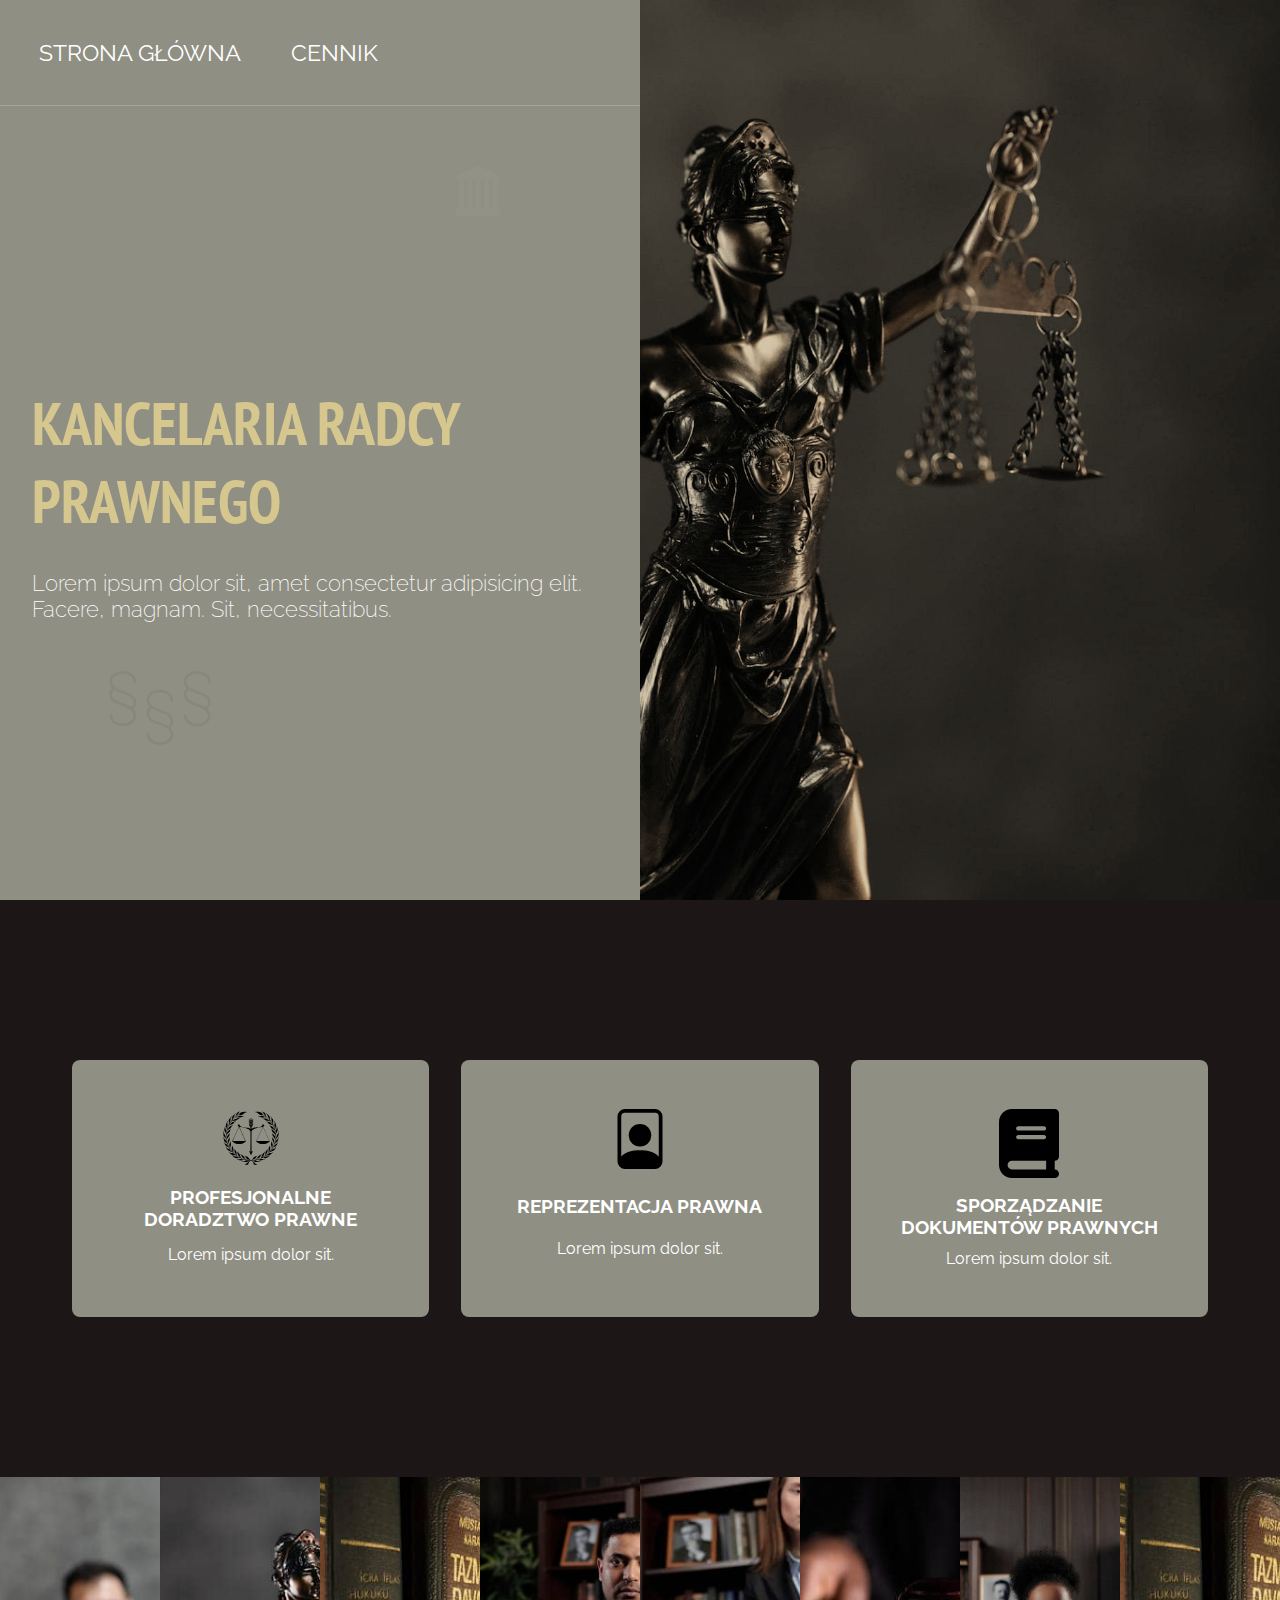
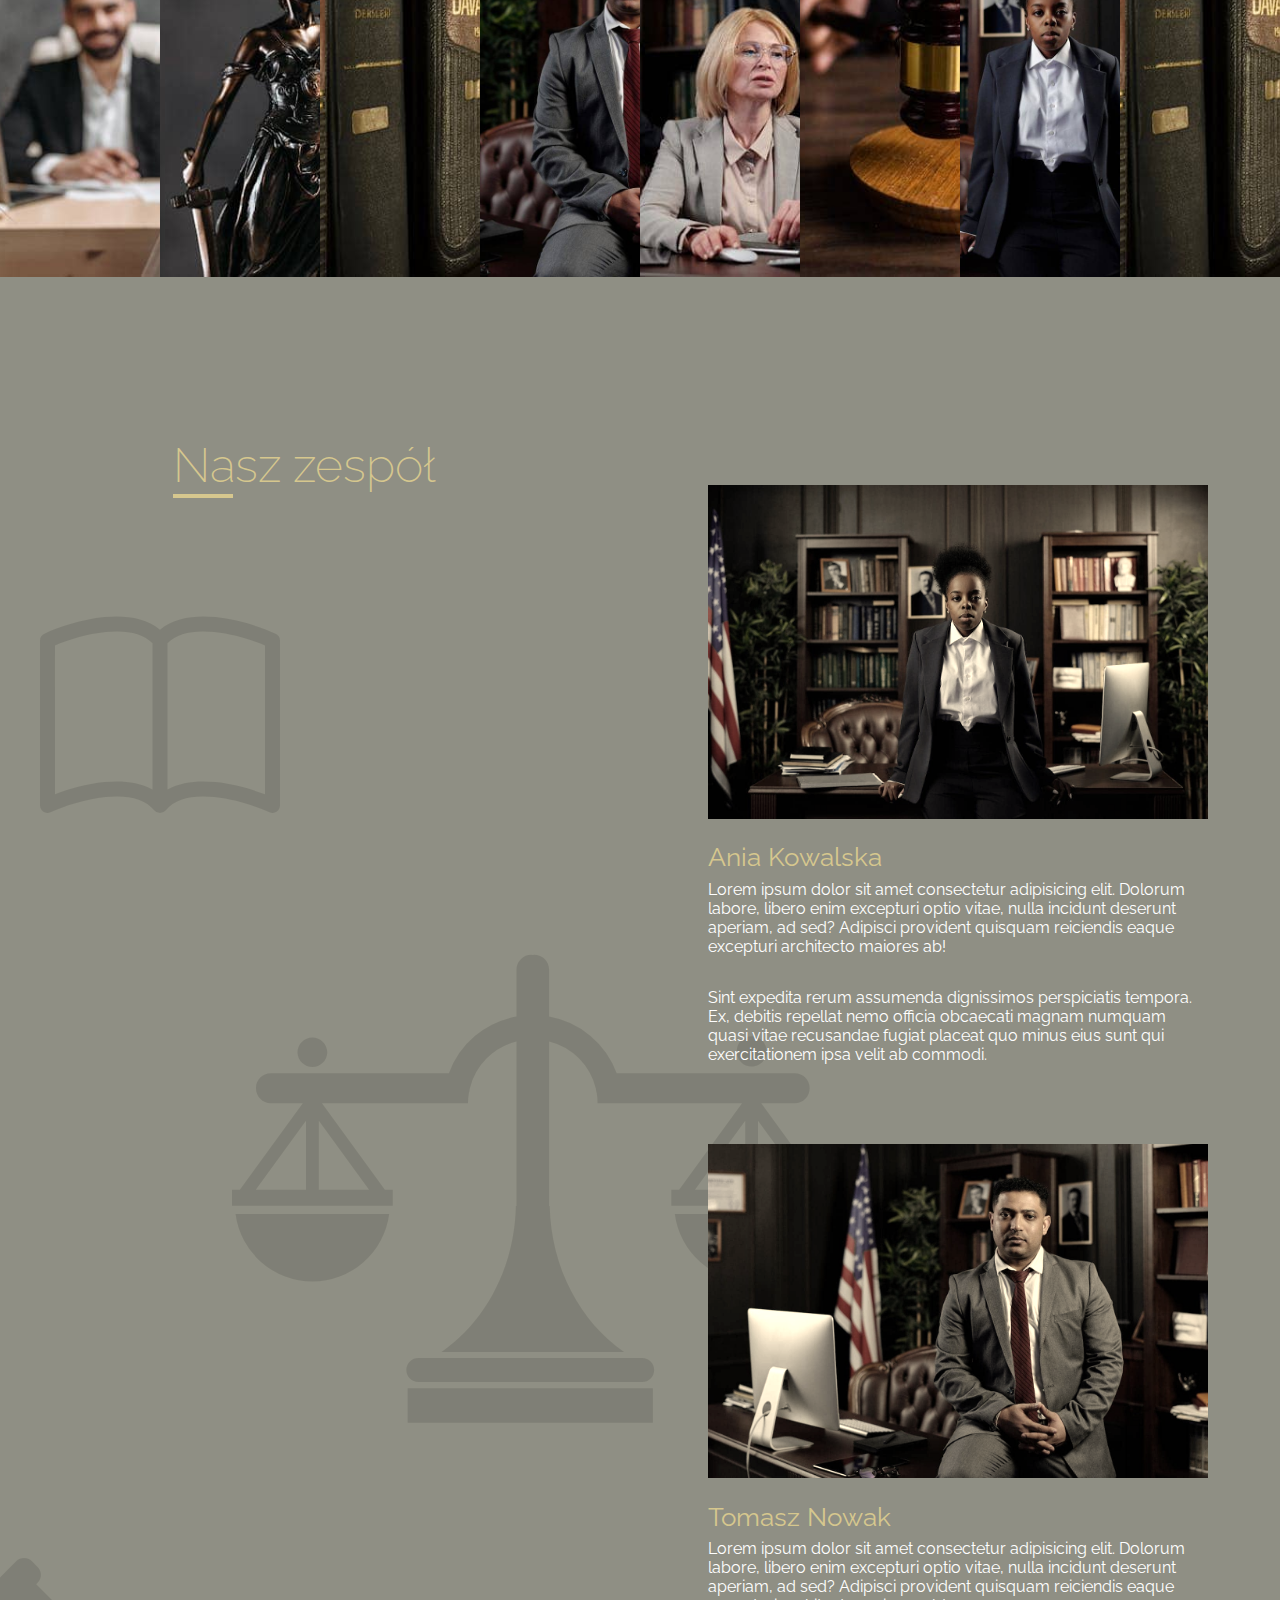
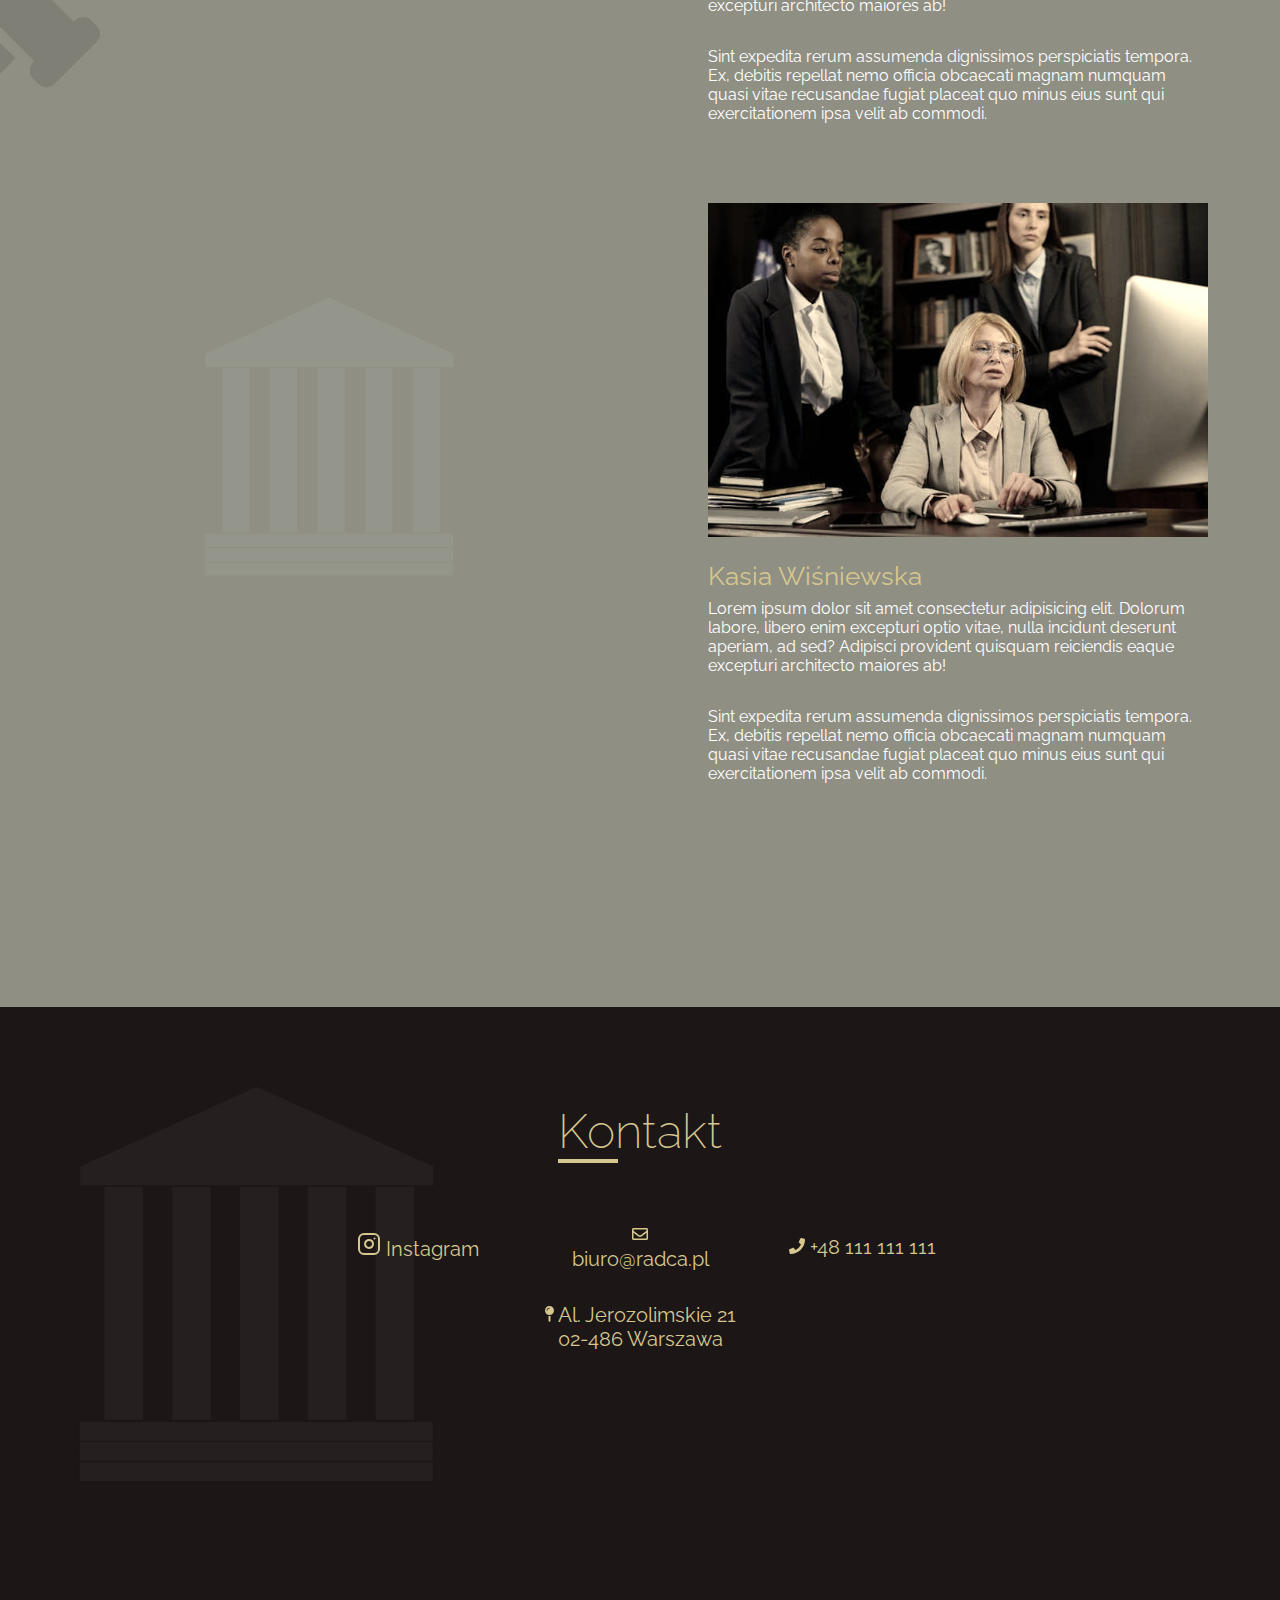
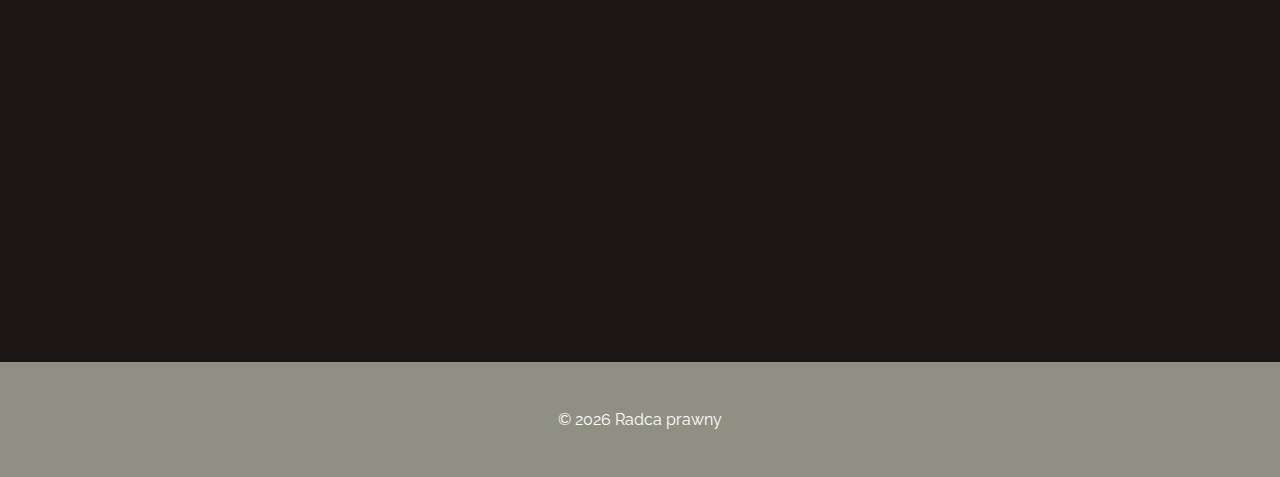
==== commit 53293441: "Update index.html" ====
--- a/index.html
+++ b/index.html
@@ -90,14 +90,14 @@
       </section>
 
       <section class="gallery">
-        <img src="img/header.jpg" alt="fryzura" />
+        <img src="img/people1.jpg" alt="fryzura" />
         <img src="img/header2.jpg" alt="fryzura" />
         <img src="img/header3.jpg" alt="fryzura" />
         <img src="img/man.jpg" alt="fryzura" />
         <img src="img/people.jpg" alt="fryzura" />
-        <img src="img/people1.jpg" alt="fryzura" />
+        <img src="img/header.jpg" alt="fryzura" />
         <img src="img/woman.jpg" alt="fryzura" />
-        <img src="img/header2.jpg" alt="fryzura" />
+        <img src="img/header3.jpg" alt="fryzura" />
       </section>
 
 
